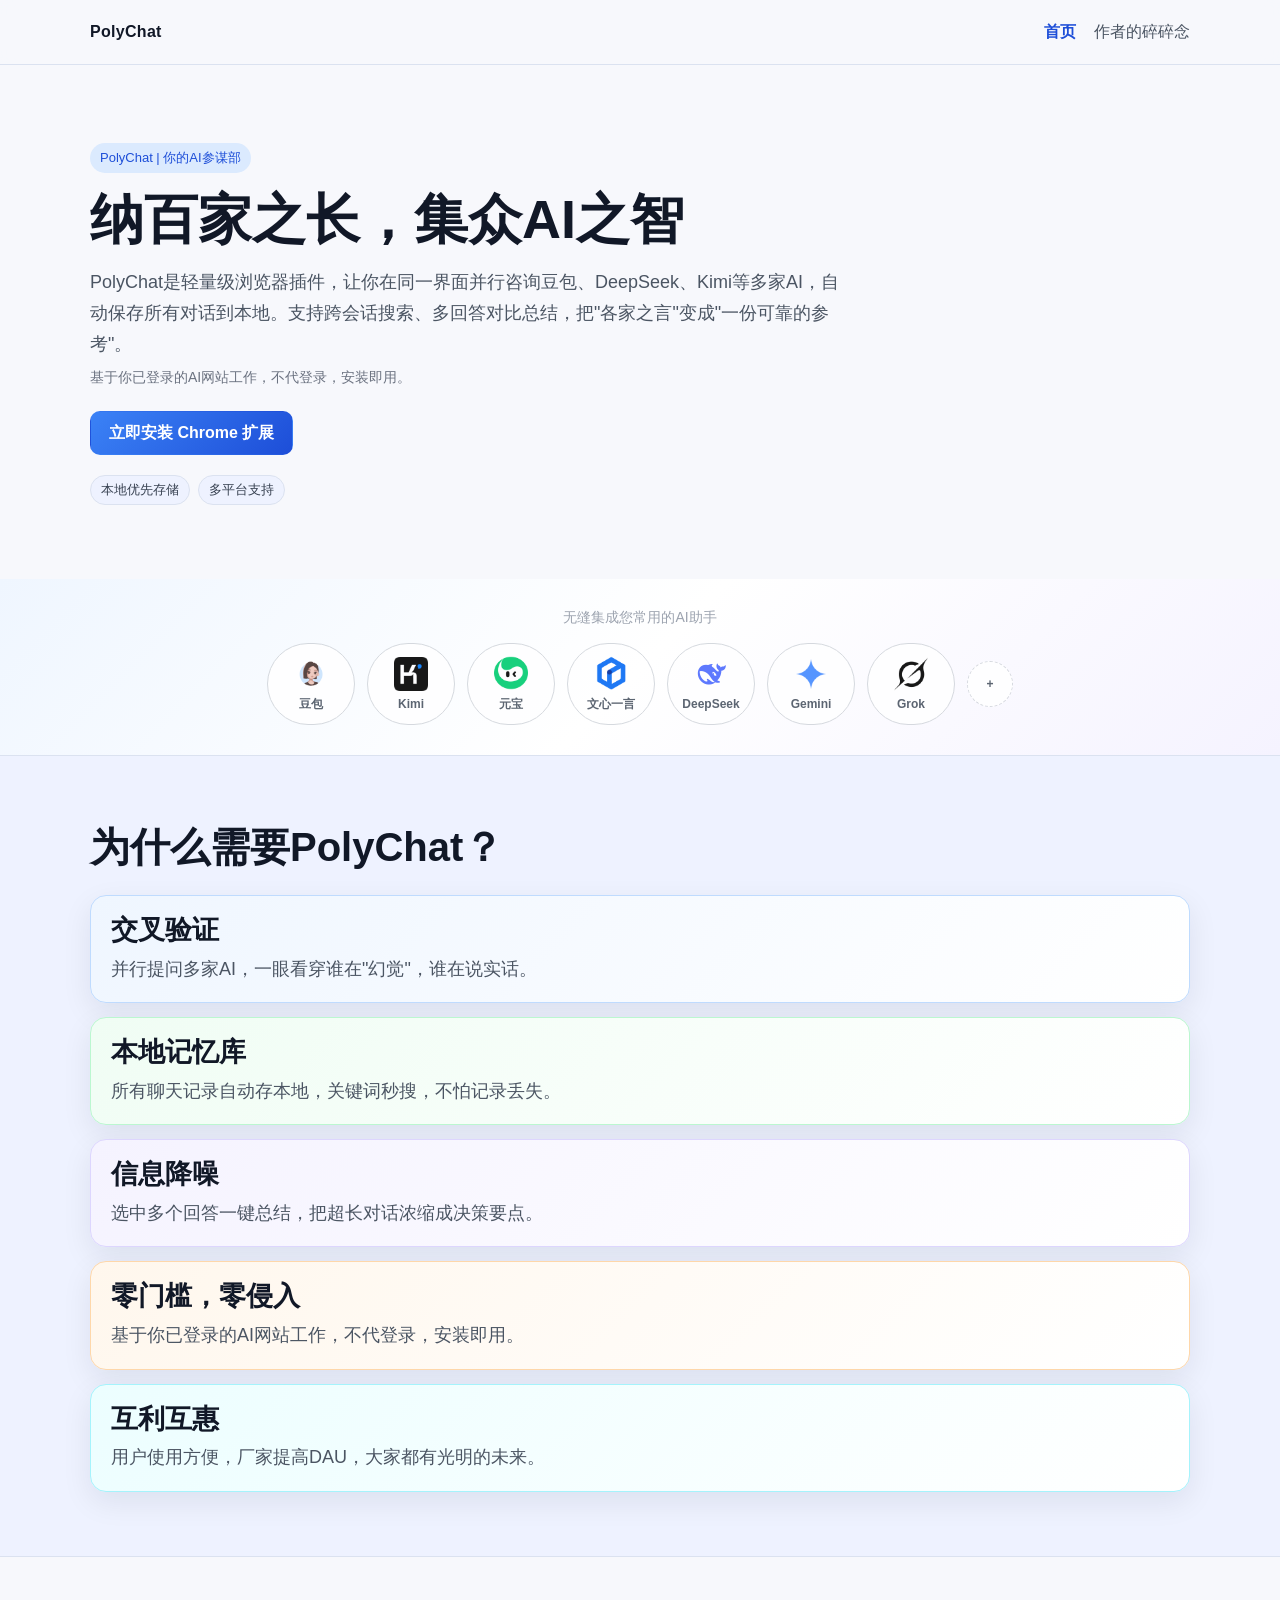
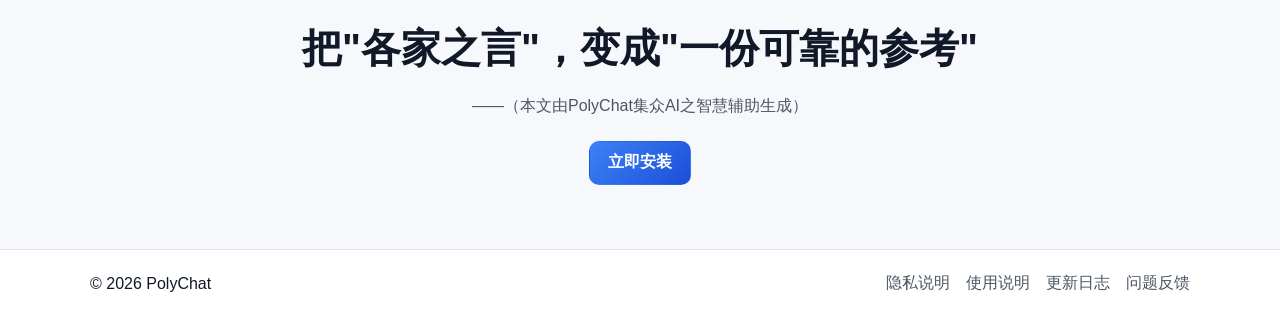
==== index.html @ 86436a9f "Initial static site Made-with: Cursor" ====
<!doctype html>
<html lang="zh-CN">
  <head>
    <meta charset="UTF-8" />
    <meta name="viewport" content="width=device-width, initial-scale=1.0" />
    <title>PolyChat | 你的AI参谋部</title>
    <meta
      name="description"
      content="PolyChat 是你的 AI 参谋部：并行咨询多家 AI，自动本地保存对话，支持跨会话搜索、多回答对比总结。"
    />
    <meta
      name="keywords"
      content="PolyChat,AI对话管理,多模型并行,Chat历史管理,本地存储,DeepSeek,Gemini,Kimi"
    />
    <meta property="og:type" content="website" />
    <meta property="og:title" content="PolyChat | 你的AI参谋部" />
    <meta
      property="og:description"
      content="当你需要关键决策时，只问一个AI够吗？PolyChat 并行咨询多家 AI，并自动保存所有对话到本地。"
    />
    <meta property="og:image" content="./assets/og-cover.png" />
    <meta property="og:url" content="https://example.com" />
    <meta name="twitter:card" content="summary_large_image" />
    <link rel="stylesheet" href="./style.css" />
  </head>
  <body>
    <header class="header">
      <div class="container nav">
        <a class="logo" href="./index.html">PolyChat</a>
        <nav>
          <a href="./index.html" aria-current="page">首页</a>
          <a href="./author-notes.html">作者的碎碎念</a>
        </nav>
      </div>
    </header>

    <main>
      <section class="hero container">
        <p class="eyebrow">PolyChat | 你的AI参谋部</p>
        <h1>纳百家之长，集众AI之智</h1>
        <p class="hero-desc">
          PolyChat是轻量级浏览器插件，让你在同一界面并行咨询豆包、DeepSeek、Kimi等多家AI，自动保存所有对话到本地。支持跨会话搜索、多回答对比总结，把"各家之言"变成"一份可靠的参考"。
        </p>
        <p class="hero-note">
          基于你已登录的AI网站工作，不代登录，安装即用。
        </p>
        <div class="cta-row">
          <a class="btn btn-primary install-btn" href="#">立即安装 Chrome 扩展</a>
        </div>
        <ul class="tags">
          <li>本地优先存储</li>
          <li>多平台支持</li>
        </ul>
      </section>

      <section class="platform-strip">
        <div class="container">
          <div class="platform-header">
            <p>无缝集成您常用的AI助手</p>
          </div>
          <div class="platform-icons" aria-label="支持的AI平台">
            <div class="platform-icon">
              <img class="platform-icon-img" src="./AIICON/豆包.png" alt="豆包" />
              <span>豆包</span>
            </div>
            <div class="platform-icon">
              <img class="platform-icon-img" src="./AIICON/logok.png" alt="Kimi" />
              <span>Kimi</span>
            </div>
            <div class="platform-icon">
              <img class="platform-icon-img" src="./AIICON/腾讯元宝 yuanbao.png" alt="元宝" />
              <span>元宝</span>
            </div>
            <div class="platform-icon">
              <img class="platform-icon-img" src="./AIICON/文心一言.png" alt="文心一言" />
              <span>文心一言</span>
            </div>
            <div class="platform-icon">
              <img class="platform-icon-img" src="./AIICON/deepseek-copy-copy.png" alt="DeepSeek" />
              <span>DeepSeek</span>
            </div>
            <div class="platform-icon">
              <img class="platform-icon-img" src="./AIICON/gemini-ai.png" alt="Gemini" />
              <span>Gemini</span>
            </div>
            <div class="platform-icon">
              <img class="platform-icon-img" src="./AIICON/grok.png" alt="Grok" />
              <span>Grok</span>
            </div>
            <div class="platform-icon platform-icon-plus">+</div>
          </div>
        </div>
      </section>

      <section id="why" class="section section-alt">
        <div class="container">
          <h2>为什么需要PolyChat？</h2>
          <div class="why-modules">
            <article class="why-module">
              <h3>交叉验证</h3>
              <p>并行提问多家AI，一眼看穿谁在"幻觉"，谁在说实话。</p>
            </article>
            <article class="why-module">
              <h3>本地记忆库</h3>
              <p>所有聊天记录自动存本地，关键词秒搜，不怕记录丢失。</p>
            </article>
            <article class="why-module">
              <h3>信息降噪</h3>
              <p>选中多个回答一键总结，把超长对话浓缩成决策要点。</p>
            </article>
            <article class="why-module">
              <h3>零门槛，零侵入</h3>
              <p>基于你已登录的AI网站工作，不代登录，安装即用。</p>
            </article>
            <article class="why-module">
              <h3>互利互惠</h3>
              <p>用户使用方便，厂家提高DAU，大家都有光明的未来。</p>
            </article>
          </div>
        </div>
      </section>

      <section class="section cta" id="footer-note">
        <div class="container">
          <h2>把"各家之言"，变成"一份可靠的参考"</h2>
          <p>——（本文由PolyChat集众AI之智慧辅助生成）</p>
          <div class="cta-row">
            <a class="btn btn-primary install-btn" href="#">立即安装</a>
          </div>
        </div>
      </section>
    </main>

    <footer class="footer">
      <div class="container footer-wrap">
        <p>© <span id="year"></span> PolyChat</p>
        <nav>
          <a href="#">隐私说明</a>
          <a href="#">使用说明</a>
          <a href="#">更新日志</a>
          <a href="#">问题反馈</a>
        </nav>
      </div>
    </footer>

    <script>
      document.getElementById("year").textContent = String(new Date().getFullYear());
      document.querySelectorAll(".install-btn").forEach((button) => {
        button.addEventListener("click", (event) => {
          event.preventDefault();
          alert("产品将在近期上架浏览器商店哦");
        });
      });
    </script>
  </body>
</html>
---- style.css ----
:root {
  --bg: #f7f8fc;
  --bg-alt: #eef2ff;
  --text: #111827;
  --text-soft: #4b5563;
  --line: #dbe2f0;
  --brand: #3b82f6;
  --brand-strong: #1d4ed8;
  --surface: #ffffff;
  --radius: 14px;
  --shadow: 0 10px 30px rgba(17, 24, 39, 0.08);
}

*,
*::before,
*::after {
  box-sizing: border-box;
}

html,
body {
  margin: 0;
  padding: 0;
  font-family: "Segoe UI", "PingFang SC", "Microsoft YaHei", sans-serif;
  color: var(--text);
  background: var(--bg);
}

a {
  color: inherit;
  text-decoration: none;
}

.container {
  width: min(1100px, 92%);
  margin: 0 auto;
}

.header {
  position: sticky;
  top: 0;
  z-index: 10;
  background: rgba(247, 248, 252, 0.9);
  backdrop-filter: blur(8px);
  border-bottom: 1px solid var(--line);
}

.nav {
  display: flex;
  align-items: center;
  justify-content: space-between;
  min-height: 64px;
}

.logo {
  font-weight: 800;
  letter-spacing: 0.3px;
}

.nav nav {
  display: flex;
  gap: 18px;
  color: var(--text-soft);
}

.nav nav a[aria-current="page"] {
  color: var(--brand-strong);
  font-weight: 700;
}

.hero {
  padding: 78px 0 58px;
}

.eyebrow {
  display: inline-block;
  margin: 0;
  padding: 6px 10px;
  border-radius: 999px;
  font-size: 13px;
  color: var(--brand-strong);
  background: #dbeafe;
}

h1,
h2,
h3,
p {
  margin: 0;
}

h1 {
  margin-top: 16px;
  font-size: clamp(34px, 5vw, 54px);
  line-height: 1.12;
}

.hero-desc {
  margin-top: 18px;
  max-width: 760px;
  color: var(--text-soft);
  font-size: 18px;
  line-height: 1.7;
}

.hero-note {
  margin-top: 10px;
  color: #6b7280;
  font-size: 14px;
}

.cta-row {
  display: flex;
  flex-wrap: wrap;
  gap: 12px;
  margin-top: 24px;
}

.btn {
  display: inline-flex;
  align-items: center;
  justify-content: center;
  min-height: 44px;
  padding: 0 18px;
  border-radius: 10px;
  border: 1px solid transparent;
  font-weight: 600;
}

.btn-primary {
  color: #fff;
  background: linear-gradient(135deg, var(--brand), var(--brand-strong));
}

.btn-ghost {
  border-color: var(--line);
  background: var(--surface);
}

.tags {
  margin-top: 20px;
  padding: 0;
  display: flex;
  flex-wrap: wrap;
  gap: 8px;
  list-style: none;
}

.tags li {
  font-size: 13px;
  color: #374151;
  background: #eef2ff;
  border: 1px solid #dbe2f0;
  border-radius: 999px;
  padding: 5px 10px;
}

.platform-strip {
  padding: 30px 0;
  background: linear-gradient(135deg, #eff6ff 0%, #ffffff 50%, #f5f3ff 100%);
}

.platform-header {
  text-align: center;
  margin-bottom: 16px;
}

.platform-header p {
  font-size: 14px;
  color: #9ca3af;
}

.platform-icons {
  display: flex;
  flex-wrap: wrap;
  justify-content: center;
  align-items: center;
  gap: 12px;
  max-width: 900px;
  margin: 0 auto;
}

.platform-icon {
  min-width: 88px;
  min-height: 82px;
  border-radius: 999px;
  border: 1px solid #d1d5db;
  background: #ffffff;
  color: #4b5563;
  display: inline-flex;
  flex-direction: column;
  align-items: center;
  justify-content: center;
  gap: 6px;
  font-size: 12px;
  font-weight: 600;
  padding: 10px 12px;
  opacity: 0.9;
  transition: opacity 0.25s ease, transform 0.25s ease;
}

.platform-icon:hover {
  opacity: 1;
  transform: translateY(-1px);
}

.platform-icon-img {
  width: 34px;
  height: 34px;
  object-fit: contain;
  display: block;
}

.platform-icon-plus {
  min-width: 46px;
  min-height: 46px;
  width: 46px;
  border-style: dashed;
  padding: 0;
}

.section {
  padding: 64px 0;
}

.section h2 {
  font-size: clamp(28px, 4vw, 40px);
  margin-bottom: 20px;
}

.section-alt {
  background: var(--bg-alt);
  border-top: 1px solid var(--line);
  border-bottom: 1px solid var(--line);
}

.grid {
  display: grid;
  gap: 14px;
  grid-template-columns: repeat(2, minmax(0, 1fr));
}

.grid-3 {
  grid-template-columns: repeat(3, minmax(0, 1fr));
}

.card {
  background: var(--surface);
  border: 1px solid var(--line);
  border-radius: var(--radius);
  box-shadow: var(--shadow);
  padding: 18px;
}

.card h3 {
  font-size: 20px;
  margin-bottom: 10px;
}

.card p {
  color: var(--text-soft);
  line-height: 1.65;
}

.steps {
  margin: 0;
  padding-left: 20px;
  display: grid;
  gap: 14px;
}

.steps h3 {
  margin-bottom: 8px;
}

.steps p {
  color: var(--text-soft);
}

.list {
  margin: 0;
  padding-left: 20px;
  color: var(--text-soft);
  display: grid;
  gap: 8px;
}

.why-modules {
  display: grid;
  gap: 14px;
}

.why-module {
  background: linear-gradient(135deg, #ffffff 0%, #f8fbff 100%);
  border: 1px solid #d8e4ff;
  border-radius: 16px;
  box-shadow: var(--shadow);
  padding: 18px 20px;
}

.why-module h3 {
  font-size: clamp(20px, 2.5vw, 27px);
  line-height: 1.2;
  margin-bottom: 8px;
}

.why-module p {
  font-size: clamp(15px, 1.6vw, 18px);
  line-height: 1.65;
  color: var(--text-soft);
}

.why-module:nth-child(1) {
  background: linear-gradient(135deg, #eff6ff 0%, #ffffff 100%);
  border-color: #bfdbfe;
}

.why-module:nth-child(2) {
  background: linear-gradient(135deg, #f0fdf4 0%, #ffffff 100%);
  border-color: #bbf7d0;
}

.why-module:nth-child(3) {
  background: linear-gradient(135deg, #f5f3ff 0%, #ffffff 100%);
  border-color: #ddd6fe;
}

.why-module:nth-child(4) {
  background: linear-gradient(135deg, #fff7ed 0%, #ffffff 100%);
  border-color: #fed7aa;
}

.why-module:nth-child(5) {
  background: linear-gradient(135deg, #ecfeff 0%, #ffffff 100%);
  border-color: #a5f3fc;
}

.faq {
  display: grid;
  gap: 10px;
}

.faq details {
  background: var(--surface);
  border: 1px solid var(--line);
  border-radius: 10px;
  padding: 12px 14px;
}

.faq summary {
  cursor: pointer;
  font-weight: 600;
}

.faq p {
  margin-top: 10px;
  color: var(--text-soft);
}

.cta {
  text-align: center;
}

.cta p {
  margin-top: 10px;
  color: var(--text-soft);
}

.cta .cta-row {
  justify-content: center;
}

.author-notes {
  max-width: 860px;
}

.author-notes-content {
  margin-top: 22px;
  background: var(--surface);
  border: 1px solid var(--line);
  border-radius: var(--radius);
  box-shadow: var(--shadow);
  padding: 24px;
}

.author-notes-content p {
  margin-top: 0;
  margin-bottom: 14px;
  color: var(--text-soft);
  font-size: 17px;
  line-height: 1.9;
}

.author-notes-content p:last-child {
  margin-bottom: 0;
}

.dandan-grid {
  display: grid;
  gap: 14px;
  grid-template-columns: repeat(3, minmax(0, 1fr));
}

.dandan-card {
  margin: 0;
  border-radius: 14px;
  overflow: hidden;
  border: 1px solid var(--line);
  box-shadow: var(--shadow);
  background: #fff;
}

.dandan-card img {
  width: 100%;
  height: 260px;
  object-fit: cover;
  object-position: top;
  display: block;
}

.footer {
  border-top: 1px solid var(--line);
  background: #fff;
}

.footer-wrap {
  min-height: 68px;
  display: flex;
  align-items: center;
  justify-content: space-between;
  gap: 16px;
}

.footer nav {
  display: flex;
  flex-wrap: wrap;
  gap: 16px;
  color: var(--text-soft);
}

@media (max-width: 860px) {
  .grid,
  .grid-3,
  .dandan-grid {
    grid-template-columns: 1fr;
  }

  .nav nav {
    display: none;
  }

  .hero {
    padding-top: 48px;
  }

  .section {
    padding: 52px 0;
  }

  .footer-wrap {
    padding: 14px 0;
    flex-direction: column;
    align-items: flex-start;
  }
}
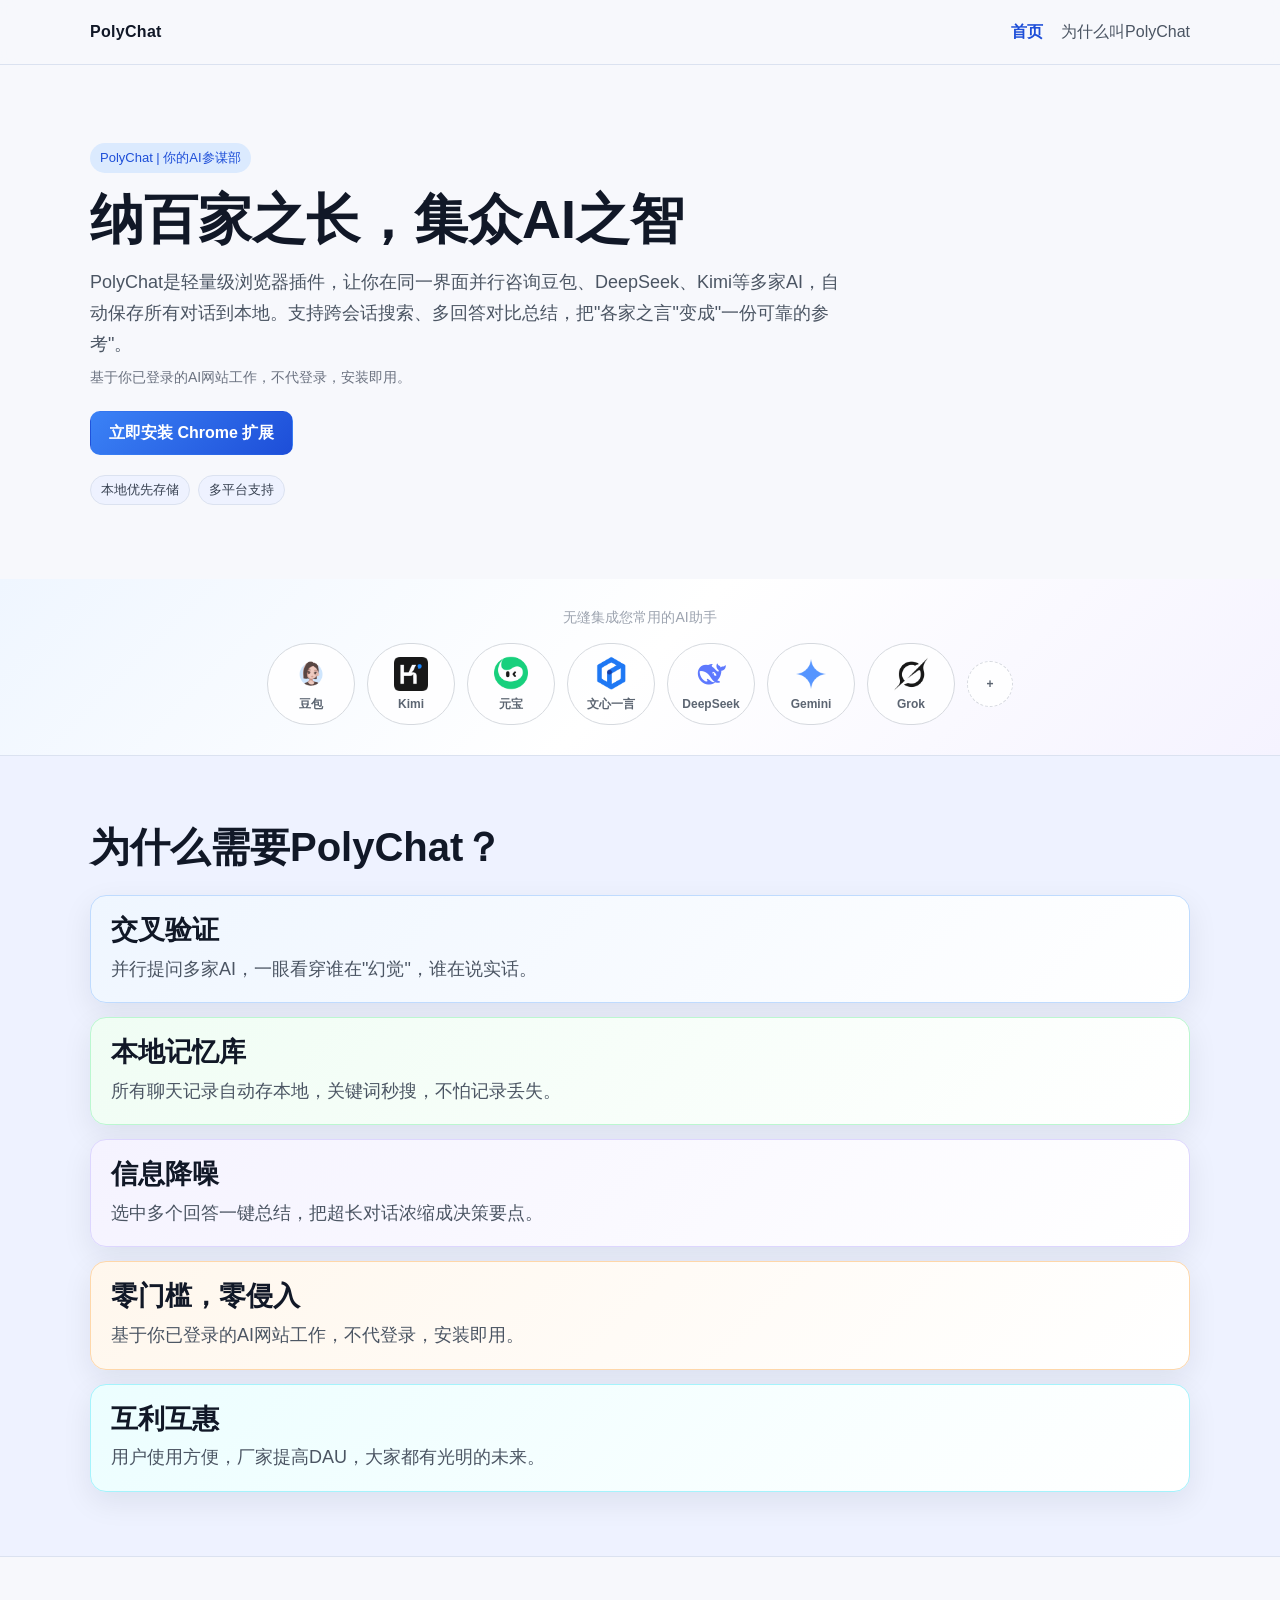
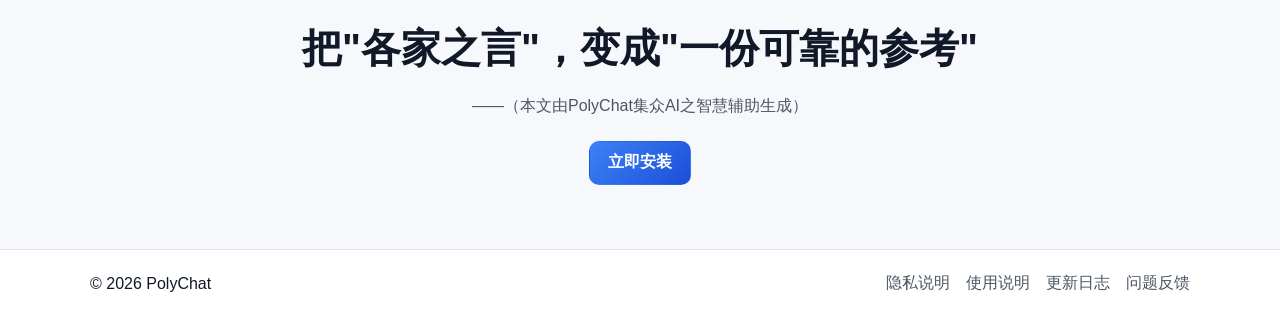
==== commit 3090689a: "修改内容与导航栏按钮" ====
--- a/index.html
+++ b/index.html
@@ -29,7 +29,7 @@
         <a class="logo" href="./index.html">PolyChat</a>
         <nav>
           <a href="./index.html" aria-current="page">首页</a>
-          <a href="./author-notes.html">作者的碎碎念</a>
+          <a href="./author-notes.html">为什么叫PolyChat</a>
         </nav>
       </div>
     </header>
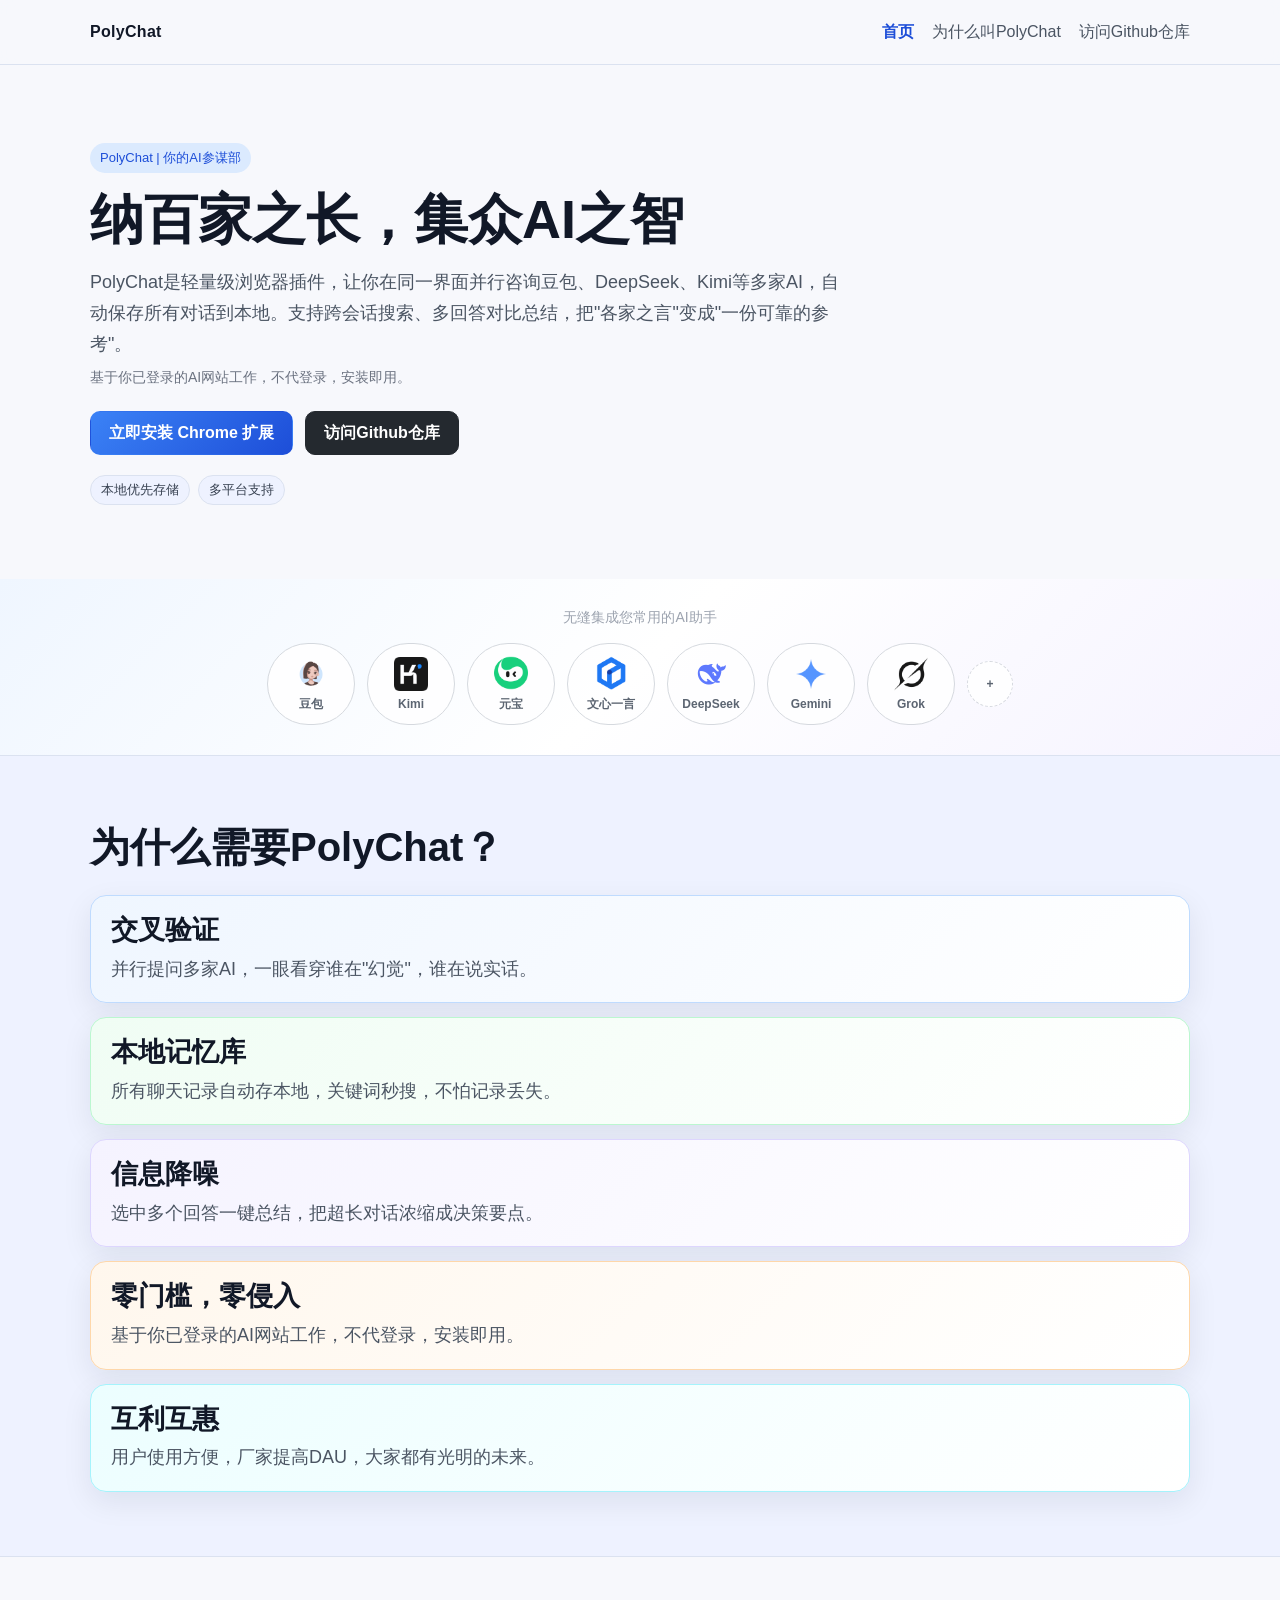
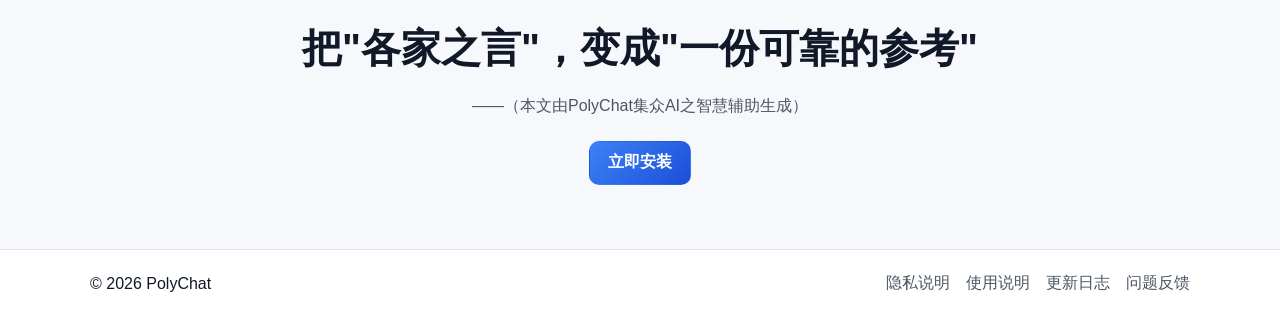
==== commit 52f26eec: "feat:修改github按钮" ====
--- a/index.html
+++ b/index.html
@@ -30,6 +30,12 @@
         <nav>
           <a href="./index.html" aria-current="page">首页</a>
           <a href="./author-notes.html">为什么叫PolyChat</a>
+          <a
+            href="https://github.com/Swarlow-r/PolyChat"
+            target="_blank"
+            rel="noopener noreferrer"
+            >访问Github仓库</a
+          >
         </nav>
       </div>
     </header>
@@ -46,6 +52,13 @@
         </p>
         <div class="cta-row">
           <a class="btn btn-primary install-btn" href="#">立即安装 Chrome 扩展</a>
+          <a
+            class="btn btn-github"
+            href="https://github.com/Swarlow-r/PolyChat"
+            target="_blank"
+            rel="noopener noreferrer"
+            >访问Github仓库</a
+          >
         </div>
         <ul class="tags">
           <li>本地优先存储</li>
--- a/style.css
+++ b/style.css
@@ -130,6 +130,24 @@
 .btn-primary {
   color: #fff;
   background: linear-gradient(135deg, var(--brand), var(--brand-strong));
+}
+
+.btn-github {
+  color: #fff;
+  background: #24292f;
+  border-color: #24292f;
+  transition: background 0.2s ease, border-color 0.2s ease;
+}
+
+.btn-github:hover {
+  background: #32383f;
+  border-color: #32383f;
+}
+
+.btn-nav {
+  min-height: 36px;
+  padding: 0 12px;
+  font-size: 14px;
 }
 
 .btn-ghost {
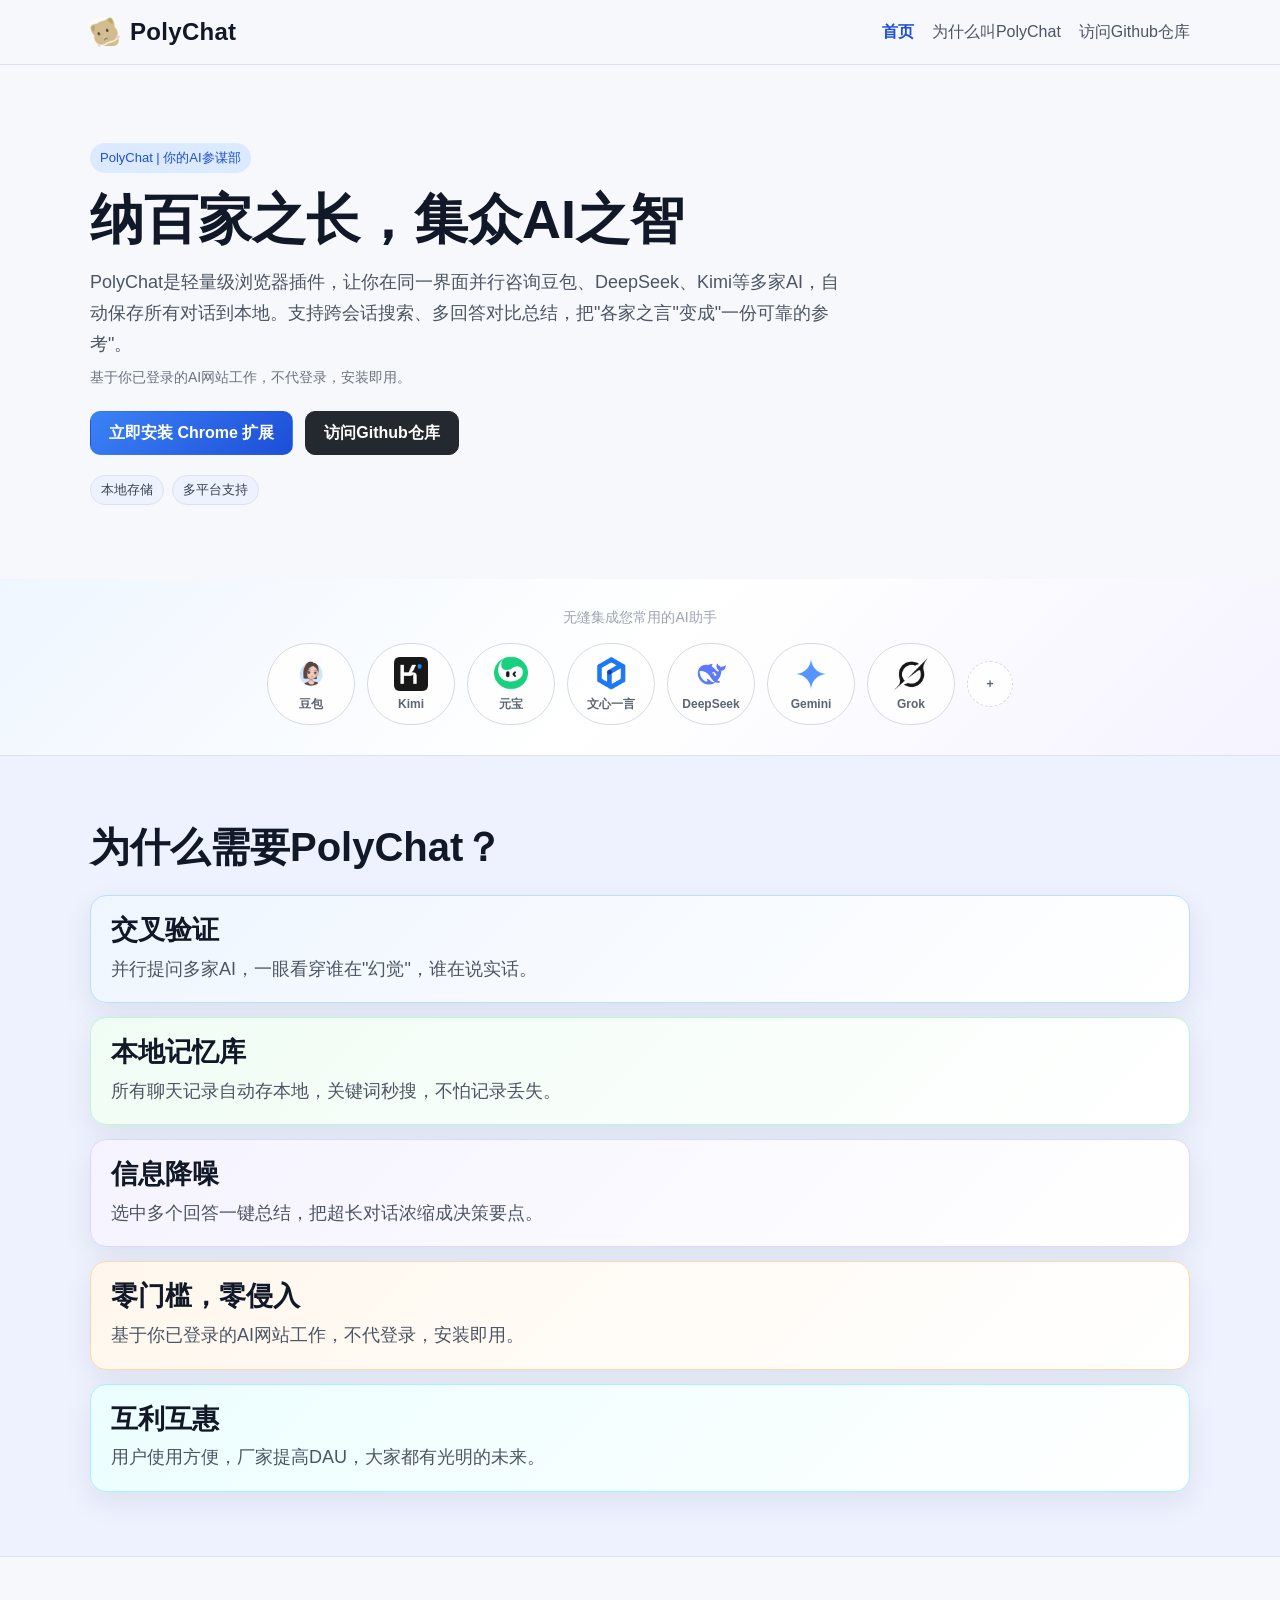
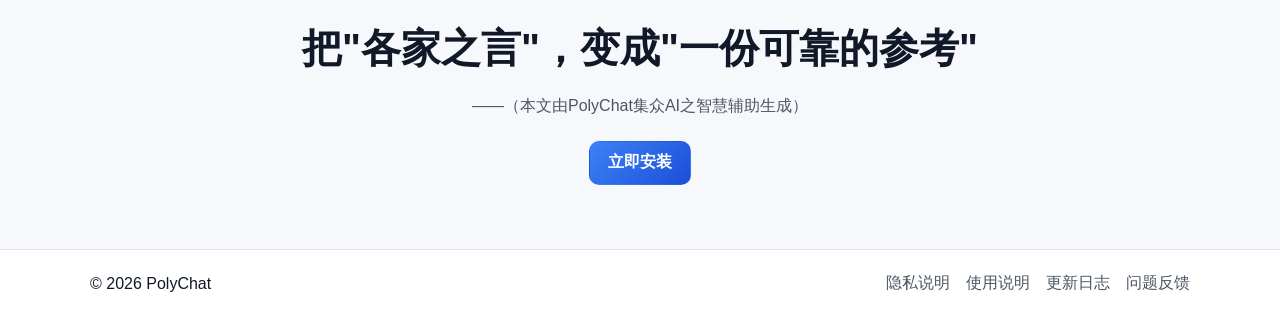
==== commit 900c3d32: "add polychat tag" ====
--- a/index.html
+++ b/index.html
@@ -26,7 +26,10 @@
   <body>
     <header class="header">
       <div class="container nav">
-        <a class="logo" href="./index.html">PolyChat</a>
+        <a class="logo" href="./index.html">
+          <img class="logo-icon" src="./dandan/icon128.png" alt="PolyChat 图标" />
+          <span>PolyChat</span>
+        </a>
         <nav>
           <a href="./index.html" aria-current="page">首页</a>
           <a href="./author-notes.html">为什么叫PolyChat</a>
@@ -61,7 +64,7 @@
           >
         </div>
         <ul class="tags">
-          <li>本地优先存储</li>
+          <li>本地存储</li>
           <li>多平台支持</li>
         </ul>
       </section>
--- a/style.css
+++ b/style.css
@@ -53,8 +53,21 @@
 }
 
 .logo {
+  display: inline-flex;
+  align-items: center;
+  gap: 10px;
   font-weight: 800;
+  font-size: 24px;
+  line-height: 1;
   letter-spacing: 0.3px;
+}
+
+.logo-icon {
+  width: 30px;
+  height: 30px;
+  border-radius: 8px;
+  object-fit: cover;
+  display: block;
 }
 
 .nav nav {
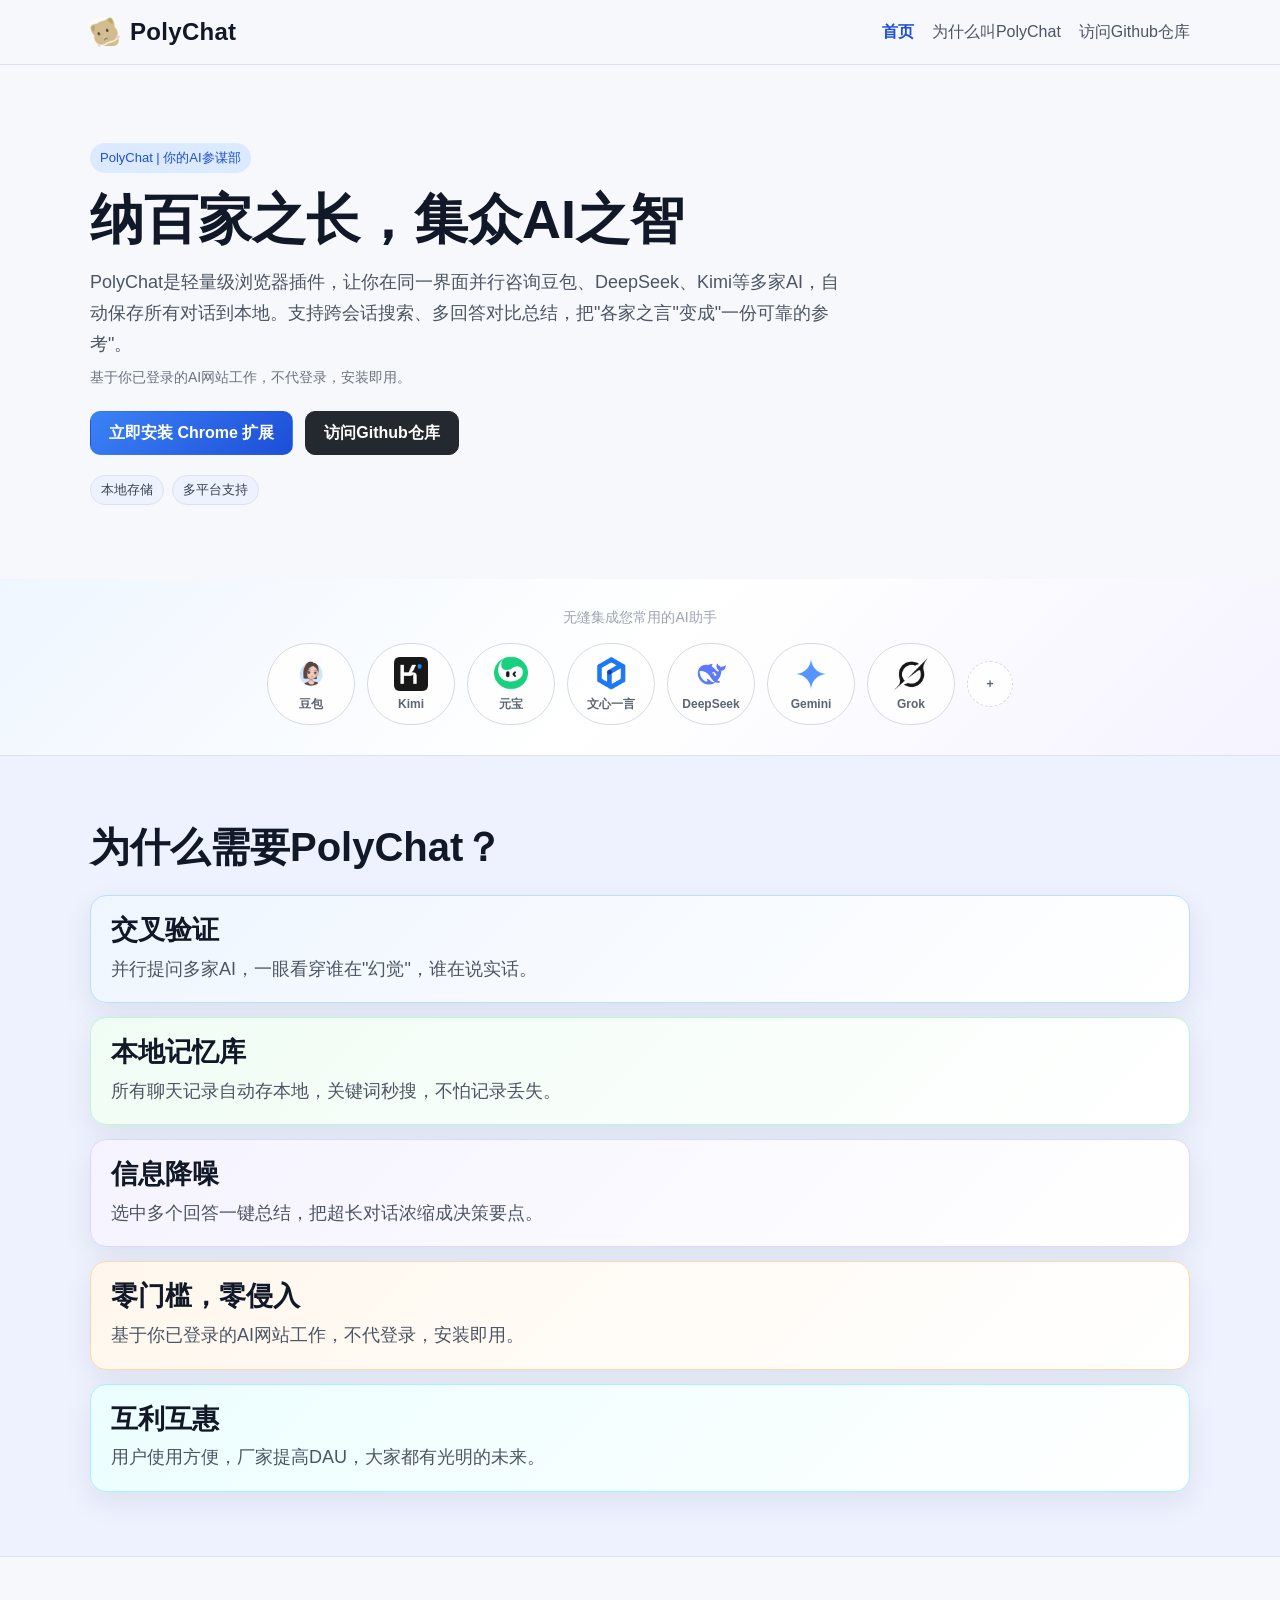
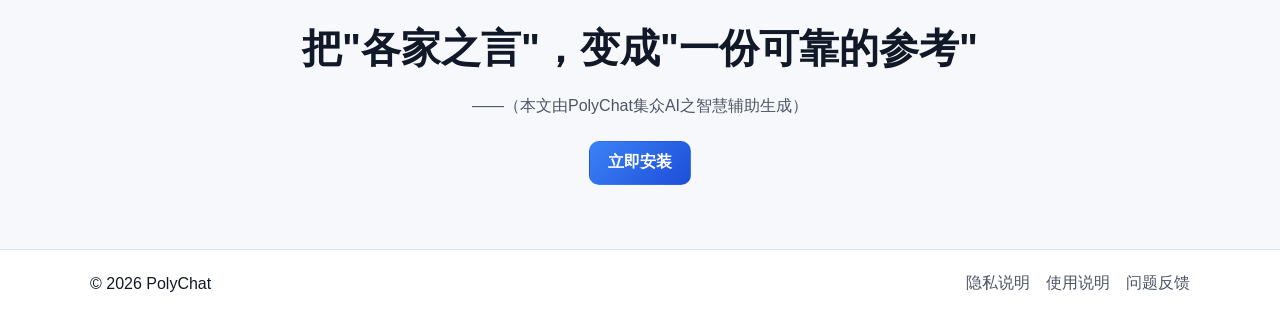
==== commit f066e30c: "feat：增加跳转功能" ====
--- a/index.html
+++ b/index.html
@@ -54,7 +54,7 @@
           基于你已登录的AI网站工作，不代登录，安装即用。
         </p>
         <div class="cta-row">
-          <a class="btn btn-primary install-btn" href="#">立即安装 Chrome 扩展</a>
+          <a class="btn btn-primary install-btn" href="https://chromewebstore.google.com/detail/polychat/nldhffkcocnjhokicpdobjgbgacngfbm" target="_blank" rel="noopener noreferrer">立即安装 Chrome 扩展</a>
           <a
             class="btn btn-github"
             href="https://github.com/Swarlow-r/PolyChat"
@@ -141,7 +141,7 @@
           <h2>把"各家之言"，变成"一份可靠的参考"</h2>
           <p>——（本文由PolyChat集众AI之智慧辅助生成）</p>
           <div class="cta-row">
-            <a class="btn btn-primary install-btn" href="#">立即安装</a>
+            <a class="btn btn-primary install-btn" href="https://chromewebstore.google.com/detail/polychat/nldhffkcocnjhokicpdobjgbgacngfbm" target="_blank" rel="noopener noreferrer">立即安装</a>
           </div>
         </div>
       </section>
@@ -151,9 +151,13 @@
       <div class="container footer-wrap">
         <p>© <span id="year"></span> PolyChat</p>
         <nav>
-          <a href="#">隐私说明</a>
+          <a
+            href="https://swarlow-r.github.io/polychat-privacy/privacy.html"
+            target="_blank"
+            rel="noopener noreferrer"
+            >隐私说明</a
+          >
           <a href="#">使用说明</a>
-          <a href="#">更新日志</a>
           <a href="#">问题反馈</a>
         </nav>
       </div>
@@ -161,12 +165,6 @@
 
     <script>
       document.getElementById("year").textContent = String(new Date().getFullYear());
-      document.querySelectorAll(".install-btn").forEach((button) => {
-        button.addEventListener("click", (event) => {
-          event.preventDefault();
-          alert("产品将在近期上架浏览器商店哦");
-        });
-      });
     </script>
   </body>
 </html>
